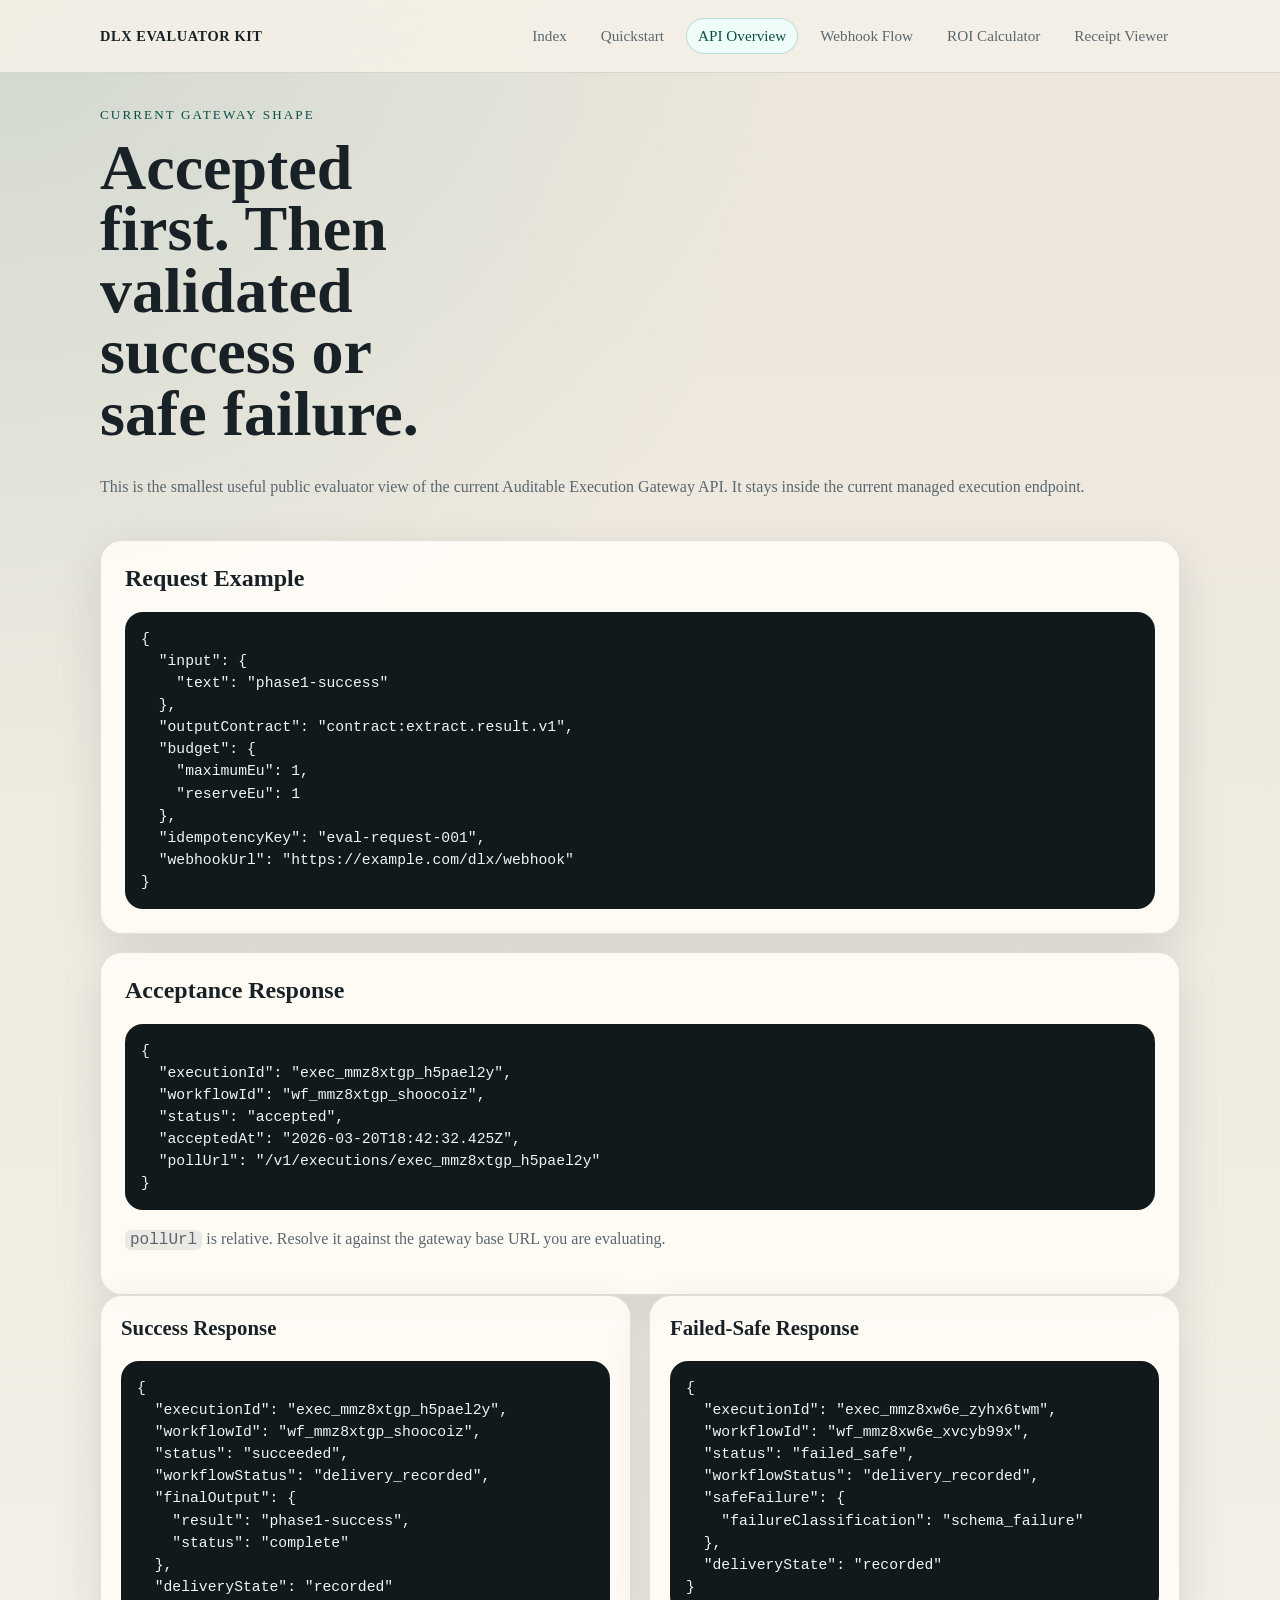
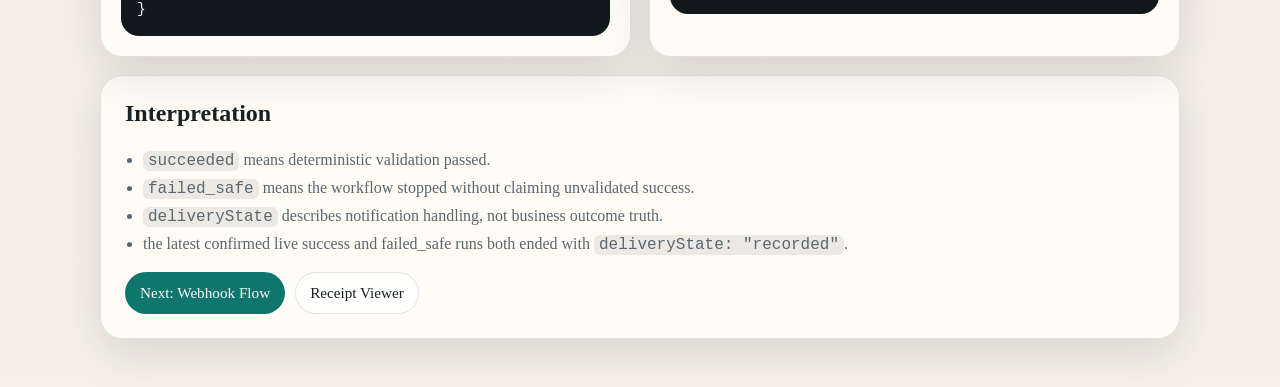
==== api-overview.html @ 57ec2c2d "Add public evaluator kit" ====
<!doctype html>
<html lang="en">
  <head>
    <meta charset="utf-8" />
    <meta name="viewport" content="width=device-width, initial-scale=1" />
    <title>DLX API Overview</title>
    <link rel="stylesheet" href="./kit.css" />
  </head>
  <body class="kit-page">
    <header class="kit-header">
      <div class="kit-header-inner">
        <a class="kit-brand" href="./index.html">DLX Evaluator Kit</a>
        <nav class="kit-nav" aria-label="Evaluator kit">
          <a href="./index.html">Index</a>
          <a href="./quickstart.html">Quickstart</a>
          <a href="./api-overview.html" aria-current="page">API Overview</a>
          <a href="./webhook-flow.html">Webhook Flow</a>
          <a href="./roi-calculator.html">ROI Calculator</a>
          <a href="./receipt-viewer.html">Receipt Viewer</a>
        </nav>
      </div>
    </header>

    <main class="kit-main">
      <section class="kit-hero">
        <p class="kit-eyebrow">Current Gateway Shape</p>
        <h1>Accepted first. Then validated success or safe failure.</h1>
        <p class="kit-lede">
          This is the smallest useful public evaluator view of the current Auditable Execution
          Gateway API. It stays inside the current managed execution endpoint.
        </p>
      </section>

      <section class="kit-section">
        <h2>Request Example</h2>
        <pre class="kit-code">{
  "input": {
    "text": "phase1-success"
  },
  "outputContract": "contract:extract.result.v1",
  "budget": {
    "maximumEu": 1,
    "reserveEu": 1
  },
  "idempotencyKey": "eval-request-001",
  "webhookUrl": "https://example.com/dlx/webhook"
}</pre>
      </section>

      <section class="kit-section">
        <h2>Acceptance Response</h2>
        <pre class="kit-code">{
  "executionId": "exec_mmz8xtgp_h5pael2y",
  "workflowId": "wf_mmz8xtgp_shoocoiz",
  "status": "accepted",
  "acceptedAt": "2026-03-20T18:42:32.425Z",
  "pollUrl": "/v1/executions/exec_mmz8xtgp_h5pael2y"
}</pre>
        <p class="kit-copy">
          <span class="kit-inline-code">pollUrl</span> is relative. Resolve it against the gateway
          base URL you are evaluating.
        </p>
      </section>

      <section class="kit-grid">
        <article class="kit-card">
          <h3>Success Response</h3>
          <pre class="kit-code">{
  "executionId": "exec_mmz8xtgp_h5pael2y",
  "workflowId": "wf_mmz8xtgp_shoocoiz",
  "status": "succeeded",
  "workflowStatus": "delivery_recorded",
  "finalOutput": {
    "result": "phase1-success",
    "status": "complete"
  },
  "deliveryState": "recorded"
}</pre>
        </article>

        <article class="kit-card">
          <h3>Failed-Safe Response</h3>
          <pre class="kit-code">{
  "executionId": "exec_mmz8xw6e_zyhx6twm",
  "workflowId": "wf_mmz8xw6e_xvcyb99x",
  "status": "failed_safe",
  "workflowStatus": "delivery_recorded",
  "safeFailure": {
    "failureClassification": "schema_failure"
  },
  "deliveryState": "recorded"
}</pre>
        </article>
      </section>

      <section class="kit-section">
        <h2>Interpretation</h2>
        <ul class="kit-list">
          <li><span class="kit-inline-code">succeeded</span> means deterministic validation passed.</li>
          <li><span class="kit-inline-code">failed_safe</span> means the workflow stopped without claiming unvalidated success.</li>
          <li><span class="kit-inline-code">deliveryState</span> describes notification handling, not business outcome truth.</li>
          <li>the latest confirmed live success and failed_safe runs both ended with <span class="kit-inline-code">deliveryState: "recorded"</span>.</li>
        </ul>
        <div class="kit-actions">
          <a class="kit-button" href="./webhook-flow.html">Next: Webhook Flow</a>
          <a class="kit-button secondary" href="./receipt-viewer.html">Receipt Viewer</a>
        </div>
      </section>
    </main>
  </body>
</html>
---- kit.css ----
:root {
  --kit-bg: #f5f1e8;
  --kit-panel: rgba(255, 252, 247, 0.92);
  --kit-ink: #182126;
  --kit-muted: #5a676f;
  --kit-line: rgba(24, 33, 38, 0.12);
  --kit-accent: #0f766e;
  --kit-accent-strong: #0b4f4a;
  --kit-shadow: 0 16px 44px rgba(24, 33, 38, 0.12);
}

* {
  box-sizing: border-box;
}

body.kit-page {
  margin: 0;
  color: var(--kit-ink);
  background:
    radial-gradient(circle at top left, rgba(15, 118, 110, 0.12), transparent 34%),
    linear-gradient(180deg, #ece6dc 0%, var(--kit-bg) 100%);
  font-family: Georgia, "Times New Roman", serif;
}

.kit-header {
  position: sticky;
  top: 0;
  z-index: 10;
  backdrop-filter: blur(12px);
  background: rgba(245, 241, 232, 0.88);
  border-bottom: 1px solid var(--kit-line);
}

.kit-header-inner,
.kit-main {
  max-width: 1120px;
  margin: 0 auto;
  padding: 0 20px;
}

.kit-header-inner {
  display: flex;
  align-items: center;
  justify-content: space-between;
  gap: 16px;
  min-height: 72px;
}

.kit-brand {
  color: var(--kit-ink);
  text-decoration: none;
  font-weight: 700;
  letter-spacing: 0.04em;
  text-transform: uppercase;
  font-size: 0.9rem;
}

.kit-nav {
  display: flex;
  flex-wrap: wrap;
  gap: 10px;
}

.kit-nav a {
  color: var(--kit-muted);
  text-decoration: none;
  padding: 8px 11px;
  border-radius: 999px;
  border: 1px solid transparent;
  font-size: 0.95rem;
}

.kit-nav a:hover,
.kit-nav a[aria-current="page"] {
  color: var(--kit-accent-strong);
  border-color: rgba(15, 118, 110, 0.24);
  background: rgba(240, 255, 252, 0.88);
}

.kit-main {
  padding-top: 34px;
  padding-bottom: 48px;
}

.kit-hero {
  display: grid;
  gap: 14px;
  margin-bottom: 24px;
}

.kit-eyebrow {
  margin: 0;
  color: var(--kit-accent-strong);
  text-transform: uppercase;
  letter-spacing: 0.16em;
  font-size: 0.82rem;
}

.kit-hero h1 {
  margin: 0;
  font-size: clamp(2.5rem, 5vw, 4.2rem);
  line-height: 0.96;
  max-width: 12ch;
}

.kit-lede,
.kit-copy,
.kit-card p,
.kit-list li {
  color: var(--kit-muted);
  line-height: 1.62;
}

.kit-grid {
  display: grid;
  grid-template-columns: repeat(2, minmax(0, 1fr));
  gap: 18px;
}

.kit-card,
.kit-section {
  background: var(--kit-panel);
  border: 1px solid var(--kit-line);
  border-radius: 22px;
  box-shadow: var(--kit-shadow);
}

.kit-card {
  padding: 20px;
}

.kit-card h2,
.kit-card h3,
.kit-section h2 {
  margin-top: 0;
}

.kit-card h2,
.kit-card h3 {
  font-size: 1.3rem;
}

.kit-section {
  padding: 24px;
  margin-top: 18px;
}

.kit-actions {
  display: flex;
  flex-wrap: wrap;
  gap: 10px;
  margin-top: 14px;
}

.kit-button {
  display: inline-block;
  padding: 11px 14px;
  border-radius: 999px;
  background: var(--kit-accent);
  color: #f8fdfc;
  text-decoration: none;
  border: 1px solid rgba(15, 118, 110, 0.25);
  font-size: 0.95rem;
}

.kit-button.secondary {
  background: rgba(255, 255, 255, 0.84);
  color: var(--kit-ink);
  border-color: var(--kit-line);
}

.kit-pill-row {
  display: flex;
  flex-wrap: wrap;
  gap: 8px;
  margin: 10px 0 0;
}

.kit-pill {
  display: inline-block;
  padding: 7px 10px;
  border-radius: 999px;
  background: rgba(255, 255, 255, 0.88);
  border: 1px solid var(--kit-line);
  color: var(--kit-muted);
  font-size: 0.84rem;
}

.kit-list {
  margin: 0;
  padding-left: 18px;
}

.kit-code {
  margin: 12px 0 0;
  overflow: auto;
  padding: 16px;
  border-radius: 18px;
  background: #12191d;
  color: #eef5f6;
  font-family: "Courier New", Courier, monospace;
  line-height: 1.5;
  font-size: 0.92rem;
}

.kit-inline-code {
  font-family: "Courier New", Courier, monospace;
  background: rgba(18, 25, 29, 0.08);
  border-radius: 6px;
  padding: 1px 5px;
}

.kit-footer {
  margin-top: 26px;
  color: var(--kit-muted);
  font-size: 0.92rem;
}

@media (max-width: 900px) {
  .kit-header-inner,
  .kit-grid {
    grid-template-columns: 1fr;
  }

  .kit-header-inner {
    display: grid;
    padding-top: 12px;
    padding-bottom: 12px;
  }

  .kit-nav {
    gap: 8px;
  }
}
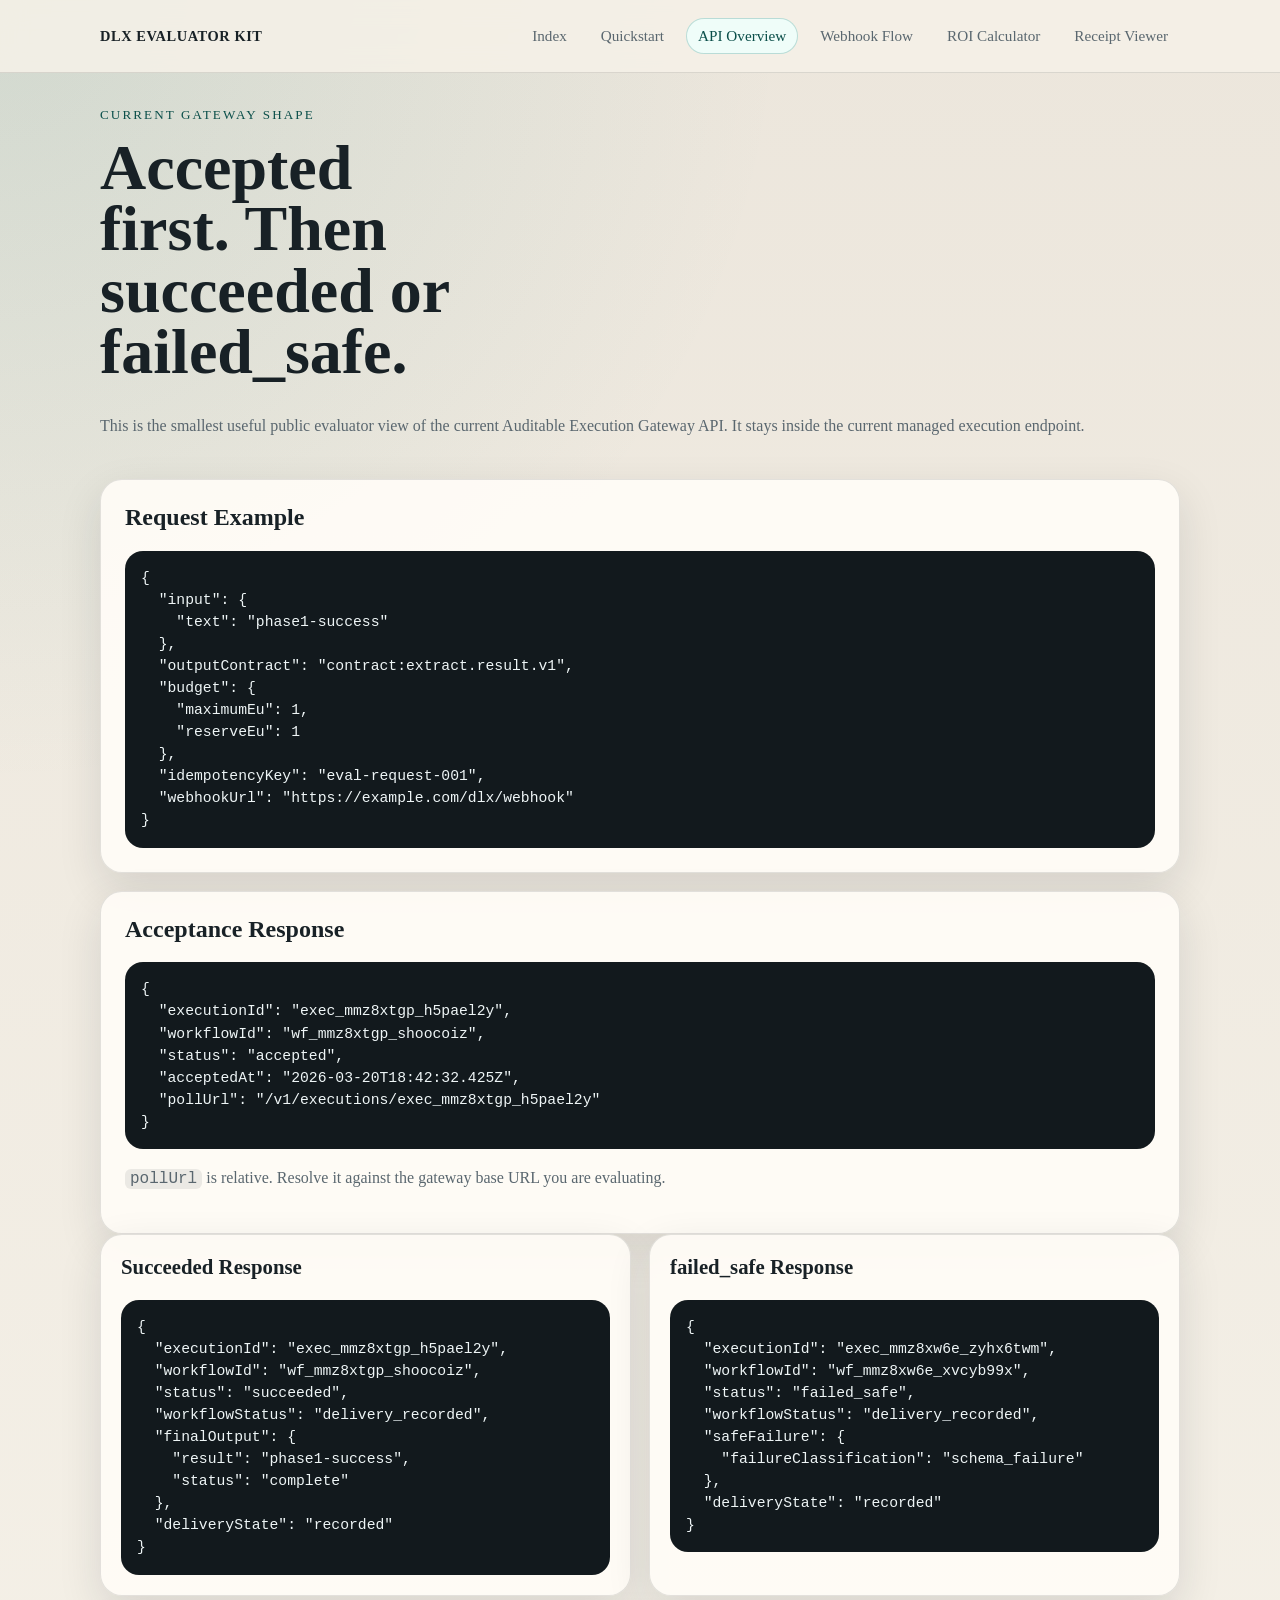
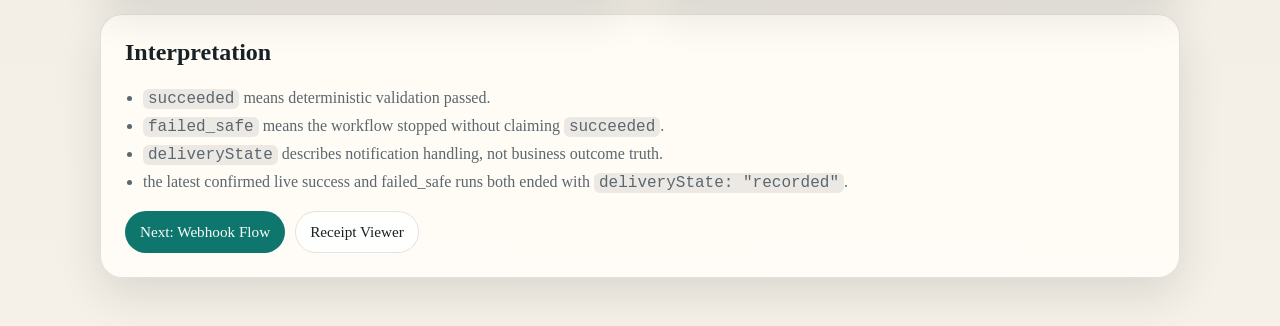
==== commit c0e0e195: "Polish evaluator kit CTA and API key messaging" ====
--- a/api-overview.html
+++ b/api-overview.html
@@ -24,7 +24,7 @@
     <main class="kit-main">
       <section class="kit-hero">
         <p class="kit-eyebrow">Current Gateway Shape</p>
-        <h1>Accepted first. Then validated success or safe failure.</h1>
+        <h1>Accepted first. Then succeeded or failed_safe.</h1>
         <p class="kit-lede">
           This is the smallest useful public evaluator view of the current Auditable Execution
           Gateway API. It stays inside the current managed execution endpoint.
@@ -64,7 +64,7 @@
 
       <section class="kit-grid">
         <article class="kit-card">
-          <h3>Success Response</h3>
+          <h3>Succeeded Response</h3>
           <pre class="kit-code">{
   "executionId": "exec_mmz8xtgp_h5pael2y",
   "workflowId": "wf_mmz8xtgp_shoocoiz",
@@ -79,7 +79,7 @@
         </article>
 
         <article class="kit-card">
-          <h3>Failed-Safe Response</h3>
+          <h3>failed_safe Response</h3>
           <pre class="kit-code">{
   "executionId": "exec_mmz8xw6e_zyhx6twm",
   "workflowId": "wf_mmz8xw6e_xvcyb99x",
@@ -97,7 +97,7 @@
         <h2>Interpretation</h2>
         <ul class="kit-list">
           <li><span class="kit-inline-code">succeeded</span> means deterministic validation passed.</li>
-          <li><span class="kit-inline-code">failed_safe</span> means the workflow stopped without claiming unvalidated success.</li>
+          <li><span class="kit-inline-code">failed_safe</span> means the workflow stopped without claiming <span class="kit-inline-code">succeeded</span>.</li>
           <li><span class="kit-inline-code">deliveryState</span> describes notification handling, not business outcome truth.</li>
           <li>the latest confirmed live success and failed_safe runs both ended with <span class="kit-inline-code">deliveryState: "recorded"</span>.</li>
         </ul>
--- a/kit.css
+++ b/kit.css
@@ -143,6 +143,44 @@
 .kit-section {
   padding: 24px;
   margin-top: 18px;
+}
+
+.kit-notice,
+.kit-cta {
+  border-radius: 18px;
+  border: 1px solid var(--kit-line);
+  background: rgba(255, 255, 255, 0.72);
+}
+
+.kit-notice {
+  margin-top: 14px;
+  padding: 14px 16px;
+}
+
+.kit-notice p,
+.kit-cta p,
+.kit-cta li {
+  color: var(--kit-muted);
+  line-height: 1.6;
+}
+
+.kit-cta {
+  margin-top: 18px;
+  padding: 18px 20px;
+}
+
+.kit-cta h3 {
+  margin: 0 0 8px;
+  font-size: 1.05rem;
+}
+
+.kit-cta ul {
+  margin: 10px 0 0;
+  padding-left: 18px;
+}
+
+.kit-cta a {
+  color: var(--kit-accent-strong);
 }
 
 .kit-actions {
